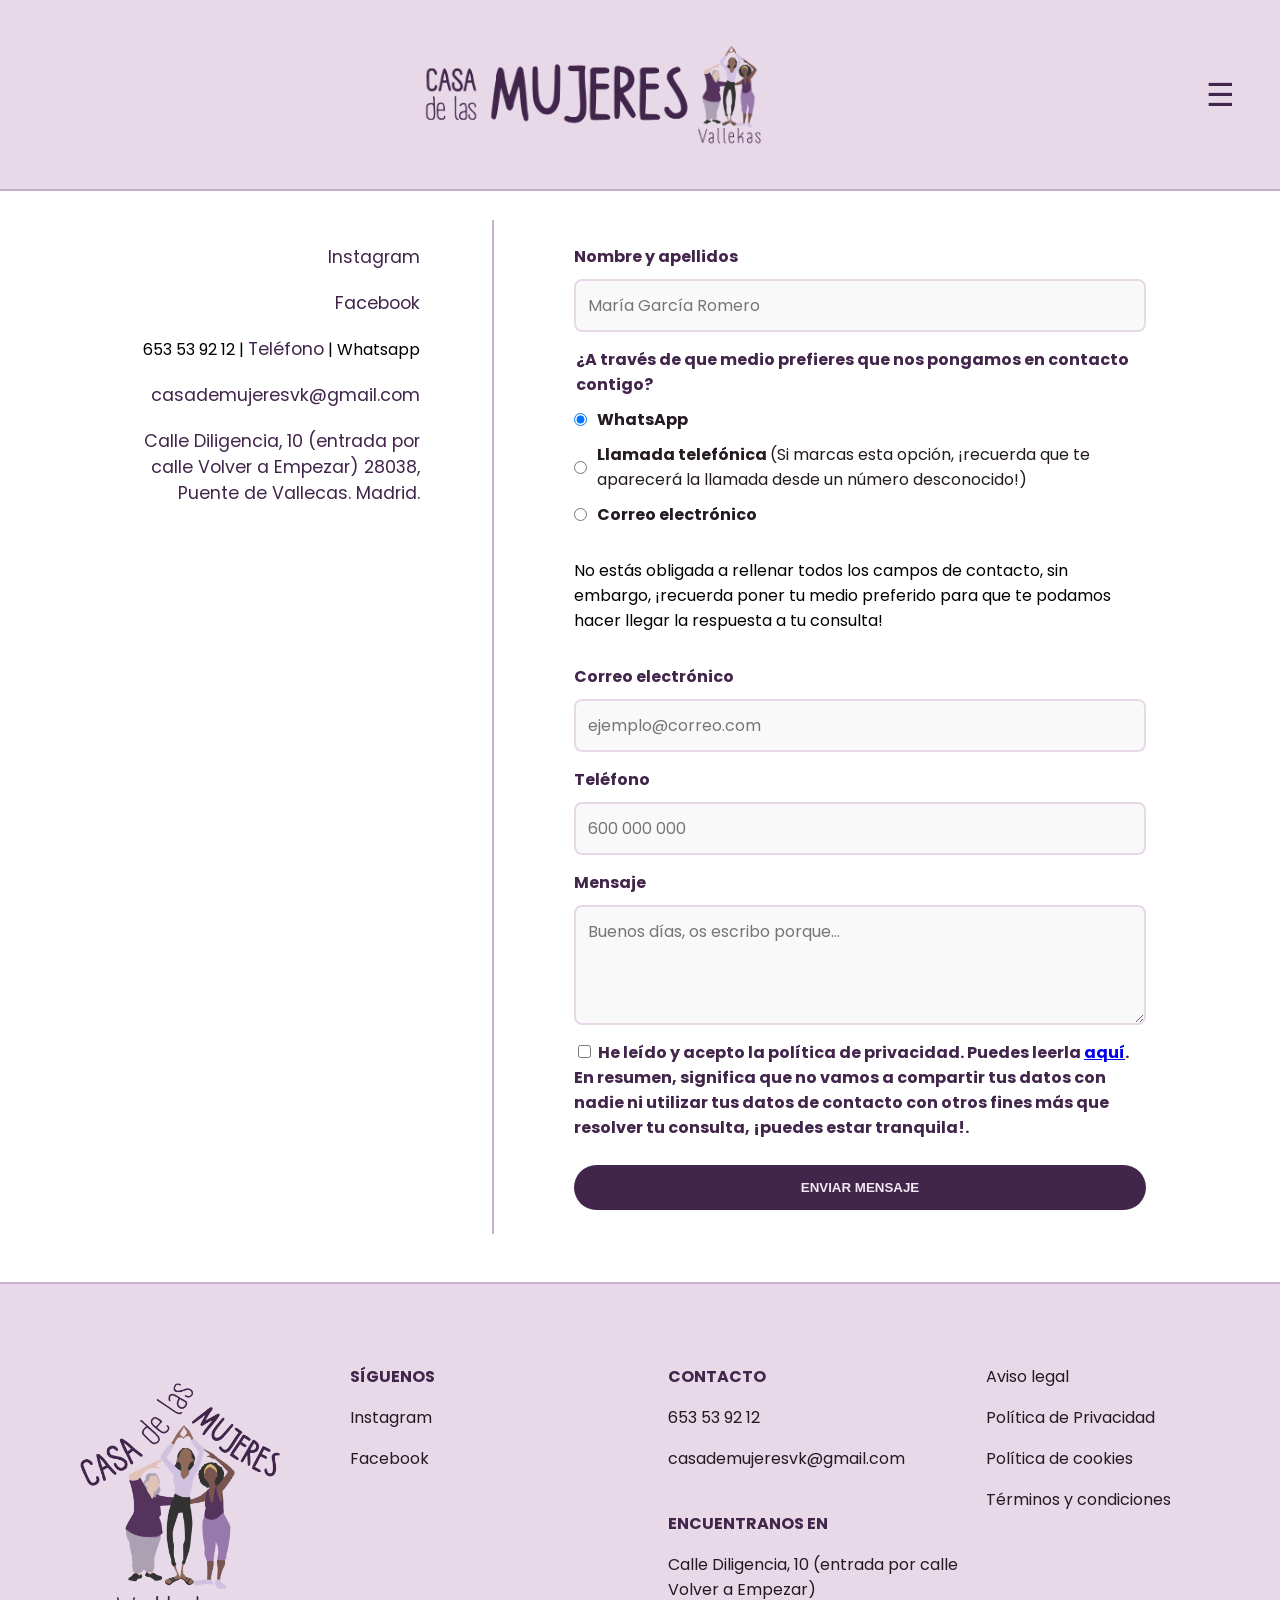
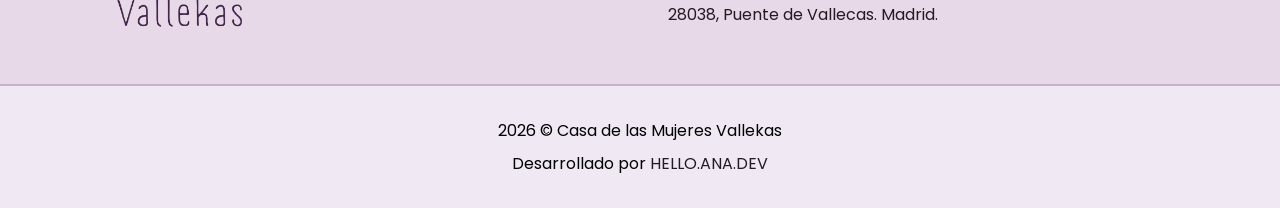
==== contacto.html @ 6e2ec65f "feat: Maquetado del formulario de contacto, diseño responsive" ====
<!DOCTYPE html>
<html lang="en">
<head>
    <meta charset="UTF-8">
    <meta name="viewport" content="width=device-width, initial-scale=1.0">
    <title>Casa de las mujeres Vallekas</title>
    <link rel="stylesheet" href="style.css">
    <!-- Fuentes obtenidas de Google Fonts, Poppins + Instrument serif -->
<link rel="preconnect" href="https://fonts.googleapis.com">
<link rel="preconnect" href="https://fonts.gstatic.com" crossorigin>
<link href="https://fonts.googleapis.com/css2?family=Instrument+Serif:ital@0;1&family=Italianno&family=Poppins:ital,wght@0,100;0,200;0,300;0,400;0,500;0,600;0,700;0,800;0,900;1,100;1,200;1,300;1,400;1,500;1,600;1,700;1,800;1,900&display=swap" rel="stylesheet">

</head>
<body>
<header class="cabecera">
    <a href="index.html"  id="contenedorLogoMovil">
        <img src="images/logoHorizontal.png" id="logoMovil" alt="Logotipo de la 'Casa de las Mujeres de Vallekas'. Tres mujeres diferentes, unidas, formando una casa con sus brazos.">
    </a>   

    <button id="btnMenu" class="menuToggle" aria-label="Abrir menú">☰</button>

    <nav id="menuLateral">
        <button id="btnOcultar" aria-label="Ocultar menú">✖ Ocultar menu</button>   
        <a href="#">Inicio</a>
        <a href="#">Quiénes somos</a>
        <a href="#">Agenda y actividades</a>
    
        <a href="index.html" id="contenedorLogo"><img src="images/logoHorizontal.png" id="logoHorizontal" alt="Logotipo de la 'Casa de las Mujeres de Vallekas'. Tres mujeres diferentes, unidas, formando una casa con sus brazos."></a>
    
        <a href="#">Colabora</a>
        <a href="#">Contacto y redes</a>
        <a href="#" class="boton">Área privada</a>
    </nav> 
</header>

<main>
<div class="contenedorContacto">
    <div id="columnaIzquierdaRedes">
        <ul>
            <li><a href="https://www.instagram.com/casademujeresvk/" rel="noopener noreferrer" target="_blank">Instagram</a></li>
            <li><a href="https://www.facebook.com/p/Casa-de-las-Mujeres-de-Vallekas-100067144956203/?locale=es_LA" rel="noopener noreferrer" target="_blank">Facebook</a></li>
            <li>653 53 92 12 | <a href="tel:+34653539212">Teléfono</a> | <a href="https://wa.me/34653539212"></a>Whatsapp</a></li>
            <li><a href="mailto:casademujeresvk@gmail.com">casademujeresvk@gmail.com</a></li>
            <li><a href="https://maps.app.goo.gl/9rxrcuWJwi8xCzYb8" rel="noopener noreferrer" target="_blank">Calle Diligencia, 10 (entrada por calle Volver a Empezar) 28038, Puente de Vallecas. Madrid.</a></li>
        </ul>
    </div>

    <div id="columnaDerechaFormularioContacto">
        <form action="#" method="post" class="formularioMensaje">
            <label for="nombre">Nombre y apellidos</label>
            <input name="nombre" type="text" id="nombre" placeholder="María García Romero">

            <fieldset class="grupoRadios">
                <legend>¿A través de que medio prefieres que nos pongamos en contacto contigo?</legend>

                <div class="opcionRadio">
                    <input type="radio" id="medioWhatsapp" name="medioPreferido" value="whatsapp" checked>
                    <label for="medioWhatsapp">WhatsApp</label>
                </div>

                <div class="opcionRadio">
                    <input type="radio" id="medioLlamada" name="medioPreferido" value="llamada">
                    <label for="medioLlamada">Llamada telefónica <span>(Si marcas esta opción, ¡recuerda que te aparecerá la llamada desde un número desconocido!)</span> 
                    </label>
                </div>
                
                <div class="opcionRadio">
                    <input type="radio" id="medioEmail" name="medioPreferido" value="email">
                    <label for="medioEmail">Correo electrónico</label>
                </div>                
            </fieldset>

            <p id="notaContacto">No estás obligada a rellenar todos los campos de contacto, sin embargo, ¡recuerda poner tu medio preferido para que te podamos hacer llegar la respuesta a tu consulta!</p>

            <label for="correo">Correo electrónico</label>
            <input type="email" id="correo" name="correo" placeholder="ejemplo@correo.com">

            <label for="telefono">Teléfono</label>
            <input type="tel" id="telefono" name="telefono" placeholder="600 000 000">

            <label for="mensaje">Mensaje</label>
            <textarea name="mensaje" id="mensaje" placeholder="Buenos días, os escribo porque..." required></textarea>

            <div class="checkbox">
                <input type="checkbox" id="politica" name="politica" required>
                <label for="politica" class="labelInline">He leído y acepto la política de privacidad. Puedes leerla <a href="legal.html">aquí</a>. En resumen, significa que no vamos a compartir tus datos con nadie ni utilizar tus datos de contacto con otros fines más que resolver tu consulta, ¡puedes estar tranquila!.</label>
            </div>
            
            <button type="submit" class="btnEnvio">Enviar mensaje</button>
        </form>    
    </div>
</div>
</main>

<footer class="piePagina">
    <div class="pieColumnas">
        
        <div class="columnaLogo">
            <a href="index.html">
                <img src="images/logoVector.png" alt="Logotipo de la Casa de las Mujeres de Vallekas">
            </a>
        </div>

        <div class="columnaEnlaces">
            <span class="tituloPie">SÍGUENOS</span>
            <ul>
                <li><a href="https://www.instagram.com/casademujeresvk/" rel="noopener noreferrer" target="_blank">Instagram</a></li>
                <li><a href="https://www.facebook.com/p/Casa-de-las-Mujeres-de-Vallekas-100067144956203/?locale=es_LA" rel="noopener noreferrer" target="_blank">Facebook</a></li>
            </ul>
        </div>

        <div class="columnaEnlaces">
            <span class="tituloPie">CONTACTO</span>
            <ul>
                <li><a href="https://wa.me/34653539212">653 53 92 12</a></li>
                <li><a href="mailto:casademujeresvk@gmail.com">casademujeresvk@gmail.com</a></li>
            </ul>
            <span class="tituloPie espaciadoExtra">ENCUENTRANOS EN</span>
            <ul>  
                <li><a href="https://maps.app.goo.gl/9rxrcuWJwi8xCzYb8" rel="noopener noreferrer" target="_blank">Calle Diligencia, 10 (entrada por calle Volver a Empezar) <br> 28038, Puente de Vallecas. Madrid.</a></li>
            </ul>
        </div>
        <div class="columnaEnlaces">
            <ul>
                <li><a href="legal.html">Aviso legal</a></li>                
                <li><a href="legal.html">Política de Privacidad</a></li>
                <li><a href="legal.html">Política de cookies</a></li>
                <li><a href="legal.html">Términos y condiciones</a></li>
            </ul>
        </div>
    </div>

    <div class="pieCreditos">
        <p>2026 &copy; Casa de las Mujeres Vallekas</p>
        <p>Desarrollado por <a href="#" target="_blank" rel="noopener noreferrer">Hello.ana.dev</a></p>
    </div>
</footer>
<script src="interaccion.js"></script>
</body>
</html>
---- style.css ----
* {
    box-sizing: border-box;
}

/* _________________________________________ */
/* ↓ Estilos de base para todo el proyecto ↓ */
/* _________________________________________ */

body {
    padding-top: 180px;
    margin: 0;
    background-color: #ffffff;
    font-family: "poppins", sans-serif;
    overflow-x: hidden;
}

.cabecera {
    background-color: #e8d9e8;
    border-bottom: 2px solid #c4b1ca;
    width: 100%;
    text-transform: uppercase;
    position: fixed;
    top: 0;
    left: 0;
    z-index: 2000;
    transition: top 0.3s ease-in-out;
}

.cabecera.oculta {
    top: -100%;
}

.boton {
    background-color: transparent;
    text-align: center;
    font-family: "poppins", sans-serif;

}
/* TO DO: ARREGLAR LETRA DE H4 */
h4 {
    font-family: 'Italianno', cursive;
    font-size: 50px;
    text-align: center;
    color: #42254b;
}

h5 {
    font-size: 1rem;
}

#legal {
    padding: 2rem 12rem;
}

#legal ul{
    list-style-type: none;
    padding: 0;
    margin: 0;
    color: #241a22;
    text-decoration:none ;
}

#legal a{
    color: #241a22; ;
}

#legal h2{
    font-size: 2rem ;
}

h2 {
    font-family: 'Poppins', sans-serif;
    font-size: 50px;
    text-align: center;
    color: #42254b;
}

.pieCreditos a{
    color: #241a22;
    text-decoration: none;
    text-transform: uppercase;
}
.bannerPortada {
    position: relative;
    width: 100%;
    height: auto;
    background-image: url('images/paisaje.png');
    background-size: cover;
    background-position: center;
    background-repeat: no-repeat;
    display: flex;
    justify-content: center;
    align-items: center;
    text-align: center;
    color: white;
    min-height: 40vh;
}

.bannerPortada::after {
    content: '';
    position: absolute;
    top: 0;
    right: 0;
    bottom: 0;
    left: 0;
    background-color: rgba(0, 0, 0, 0.4); 
    z-index: 1; 
 }

 .botonBase {
    display: inline-block;
    background-color: #42254b;
    color: #f0e9f4;
    padding: 10px 20px;
    text-decoration: none;
    font-weight: bold;
    text-transform: uppercase;
 
 }

 .botonBase:hover {
    transform: scale(1.05);
    box-shadow: 5px 5px 16px #241a22; 
 }

.textoBanner {
    position: relative;
    z-index: 2;
    max-width: 800px;
    padding: 20px;
}

.frase {
    font-size: 60px;
    padding: 0 0;
}

.divTitulo {
    width: 90%;
    height: auto;
    text-align: center;
    margin: 0 auto;
    display: flex;
    flex-direction: row;
    justify-content:center ;
    gap: 30px;
}

.tarjetasHacemos{
    display: flex;
    align-items: center;
    flex-direction: column;
    gap: 30px;
    padding: 15px;
    border: 1px solid #42254b ;
    border-radius: 30px;
    width: 30%;
    transition: transform 0.3s ease;
    box-shadow: 0.3s ease;
}

.tarjetasHacemos img {
    height: 100px;
    width: auto;
}

.tarjetasHacemos a{
    text-decoration: none;
}

 .tarjetasHacemos:hover {
    transform: scale(1.05);
    box-shadow: 5px 5px 16px #241a22; 
 }

 .tarjetasHacemos a:active{
    color:inherit;
 }
 .claseImagenConTexto {
    display: flex;
    justify-content: center;
    align-items: center;
    gap: 50px;
    width: 80%;
    max-width: 1200px;
    height: auto;
    margin: 0 auto;
    padding: 50px;
}
.imagenDeTexto ,.textoDeImagen {
    text-align: justify;
}

.imagenDeTexto img {
    width: 400px;
    height: auto;
    display: block;
    border-radius: 10px;
}

p {
    margin-bottom: 1rem ;
}

.tarjetasEquipo img {
    height: 350px;
    width: auto;
    border-radius: 30px;
}

.tarjetasEquipo {
    padding: 30px;
    border-radius: 30px;
}

.contenedorValores {
    display: flex;
    flex-direction: column;
    gap: 2rem;
    padding: 4rem 2rem;
    max-width: 850px;
    margin: 0 auto;
}

.contenedorValores h2{
    margin-bottom: -0.2rem;
    margin-top: -1.5rem;
    text-align: center;
}

.filaHorizontalValor {
    display: flex;
    align-items: center;
    gap: 1rem;
}

.inverso {
    flex-direction: row-reverse;
    text-align: right;
}

.columnaNumero {
    font-size: 8rem;
    font-weight: 900;
    color:#c4b1ca;
    line-height:0.1;
    flex-shrink: 0;
}

.columnaTexto {
    font-size: 1.1rem;
    line-height: 1.6;
}

.redesVecinales {
    text-align: center;
    width:60%;
    height: auto;
    margin: 0 auto;
}

.piePagina {
    background-color:#e8d9e8;
    border-top: #c4b1ca 2px solid;
    margin: 3rem auto 0 auto;
    padding-top:2rem;
}
.espaciadoExtra{
    margin-top: 1.5rem;
}

.pieColumnas {
    display: grid;
    grid-template-columns: repeat(auto-fit, minmax(220px, 1fr));
    gap: 1.5rem;
    align-items: start;
    margin-top: 3rem;
    margin-left: 2rem;
}

.columnaLogo {
    text-align: center;
}

.columnaLogo img{
    width: 100%;
    max-width: 17rem;
    height: auto;
    display: block;
    margin: 0 auto;
}

.tituloPie {
    font-weight: bold;
    color: #42254b;

}

.columnaEnlaces {
    display: flex;
    flex-direction: column;
    gap: 1rem;
}

.columnaEnlaces ul{
    list-style-type: none;
    padding: 0;
    margin: 0;
    display: flex;
    flex-direction: column;
    gap: 1rem;

}

.columnaEnlaces a{
  text-decoration: none;
    transition: color 0.3s ease;
    color: #241a22;
}

.columnaEnlaces a:hover {
    color: #c4b1ca;
}

.pieCreditos {
    text-align: center;
    margin-top: 3rem;
    padding: 1.5rem 0;
    border-top:#c4b1ca 2px solid;
    background-color: #f0e9f4;
    
}

.pieCreditos p{
    margin: 0.5rem 0;
}

.contenedorContacto {
    display: flex;
    flex-direction: row;
    align-items: start;
    gap: 3rem;
    max-width: 1100px;
    margin: 40px auto;
    padding: 0 20px;
}

#columnaIzquierdaRedes {
    flex: 1; 
    padding: 1.5rem;
    text-align: right;
}

#columnaDerechaFormularioContacto {
    flex: 2; 
    border-left: #c4b1ca 2px solid;
    padding: 1.5rem 1.5rem 1.5rem 5rem;
}

#columnaIzquierdaRedes ul{
   list-style: none;
   padding: 0;
   margin: 0;
   display: flex;
   flex-direction: column;
   gap: 20px;
}

#columnaIzquierdaRedes a{
    text-decoration: none;
    color: #42254b;
    font-size: 1.1rem;
    transition: color 0.3s ease;
}

#columnaIzquierdaRedes a:hover {
    color: #c4b1ca; 
}

.formularioMensaje{
    display: flex;
    flex-direction: column;
    gap: 15px;
}

.formularioMensaje label {
    font-weight: bold;
    color: #42254b;
    margin-bottom: -5px;
}

.formularioMensaje input[type="text"],.formularioMensaje input[type="email"],.formularioMensaje input[type="tel"],
.formularioMensaje select,.formularioMensaje textarea {
    width: 100%;
    padding: 12px;
    border: 2px solid #e8d9e8;
    border-radius: 8px;
    font-family: "poppins", sans-serif;
    font-size: 1rem;
    color: #241a22;
    background-color: #f9f9f9;
    transition: border-color 0.3s ease;
}

.formularioMensaje input:focus, .formularioMensaje select:focus, .formularioMensaje textarea:focus {
    outline: none;
    border-color: #c4b1ca;
}

.formularioMensaje textarea {
    min-height: 120px;
    resize: vertical;
}

.notaContacto {
    font-size: 0.9rem;
    color: #666;
    margin-bottom: 10px;
}

.btnEnvio {
    background-color: #42254b;
    color: #f0e9f4;
    padding: 15px;
    border: none;
    border-radius: 30px;
    font-weight: bold;
    text-transform: uppercase;
    cursor: pointer;
    transition: all 0.3s ease;
    margin-top: 10px;
}

.btnEnvio:hover {
    transform: scale(1.05);
    box-shadow: 5px 5px 16px rgba(36, 26, 34, 0.5); 
}

.formularioMensaje fieldset.grupoRadios {
    border: none;
    padding: 0;
    margin: 0;
    display: flex;
    flex-direction: column;
    gap: 10px;
}

.formularioMensaje legend {
    font-weight: bold;
    color: #42254b;
    margin-bottom: 10px;
}

.formularioMensaje .opcionRadio {
    display: flex;
    align-items: center;
    gap: 10px;
}

.formularioMensaje input[type="radio"] {
    width: auto;
    margin: 0;
    cursor: pointer;
}

.formularioMensaje .opcionRadio label {
    font-weight: bold;
    margin-bottom: 0;
    color: #241a22;
    cursor: pointer;
}

.formularioMensaje span{
    font-weight: normal;
}

/* _________________________________________ */
/* ↑ Estilos de base para todo el proyecto ↑ */
/* _________________________________________ */







/* _________________________________________ */
/* ↓ Estilos cabecera solo escritorio ↓ */
/* _________________________________________ */
@media (min-width:1327px) {
    #btnMenu, #contenedorLogoMovil, #btnOcultar {
        display: none;
    }

    .cabecera nav{
        display: flex;
        justify-content: center;
        gap: 0px;
        text-transform: uppercase;
        font-family: "poppins", sans-serif;
    }

    .cabecera nav a.boton:hover {
        transform: scale(1.05);
        box-shadow: 2px 2px 4px #241a22;
    }
         
    .cabecera a{
        text-decoration: none;
        color: #42254b;
        display: flex;
        align-items: center;
        justify-content: center;
        padding: 30px 20px;
        flex: 1;
        text-align: center;
    }
    .cabecera a:hover {
        background-color: #42254b;
        color: #f0e9f4;
        }
    #logoHorizontal {
        max-width: 550px;
        height: auto;
    }

    #contenedorLogo {
        padding: 0;
        flex: 0;
        }

     .cabecera nav a.boton {
        background-color: #f0e9f4;
        color: #241a22;
        flex: 1;
        padding: 1px;
        margin: 60px 1px;
        border-radius: 40px;
        border: 2px solid #c4b1ca;
        transition: 0.2s;
    }

    #contenedorLogo:hover{
        background-color: transparent;
    }
}

/* _________________________________________ */
/* ↑ Estilos cabecera solo escritorio ↑ */
/* _________________________________________ */







/* _________________________________________ */
/* ↓ Estilos cabecera solo móvil ↓ */
/* _________________________________________ */
@media (max-width:1326px) {

    #btnOcultar {
        background: #42254b;
        color: #e8d9e8;
        border: none;
        padding: 20px;
        margin: 0;
        width: 100%;
        font-family: "poppins", sans-serif;
        text-transform: uppercase;
        letter-spacing: 1px;
        margin-bottom: 30px;
    }

    #menuLateral{
        position: fixed;
        top: 0;
        right: -100%;
        width: 40%;
        height: 100vh;
        background-color: #f0e9f4;
        display: flex;
        flex-direction: column;
        transition: 0.4s ease;
        z-index: 100;
        box-shadow: -5px 0 15px rgba(0,0,0,0.1);
        font-family: "poppins", sans-serif;
    }

    #menuLateral.activo{
        right: 0;
    }

    .cabecera {
        display: flex;
        justify-content: space-between;
        align-items: center;
        padding: 10px 15px;
     }

    #logoMovil{
        width: 100%;
        max-width: 400px;
        height: auto;
    }

    #btnMenu {
        display: block;
        background: none;
        border: none;
        font-size: 32px;
        color:#42254b;
        padding: 30px;

        }

    #contenedorLogo {
        display: none;
    }

    .cabecera a{
        text-decoration: none;
        color: #42254b;
        display: flex;
        align-items: center;
        justify-content: center;
        padding: 30px 20px;
        flex: 1;
        text-align: center;
    }

    .cabecera a:hover {
        background-color: #42254b;
        color: #f0e9f4;
        }

    #contenedorLogoMovil:hover{
        background-color: transparent;
    }
}
/* _________________________________________ */
/* ↑ Estilos cabecera solo móvil ↑ */
/* _________________________________________ */



/* _________________________________________ */
/* ↓ Estilos generales para Móvil y Tablet ↓
Habra que comprobar, de momento es el tamaño para los valñ */
/* _________________________________________ */
@media (max-width: 983px) {
    .claseImagenConTexto {
        flex-direction: column;
        padding: 20px;
        gap: 20px;
        width: 90%;
    }

    .imagenDeTexto img {
        width: 100%;
        max-width: 400px;
    }
    
    .divTitulo {
        flex-direction: column;
        width: 90%;
        align-items: center;
    }
    .filaHorizontalValor, .filaHorizontalValor.inverso {
        flex-direction: column;
        text-align: center;
        gap: 1rem;
    }

    .columnaNumero {
        font-size: 4.5rem;
    }

    .contenedorContacto{
        flex-direction: column;
        gap: 2rem;


}



/* _________________________________________ */
/* ↑ Estilos generales para Móvil y Tablet  ↑ */
/* _________________________________________ */
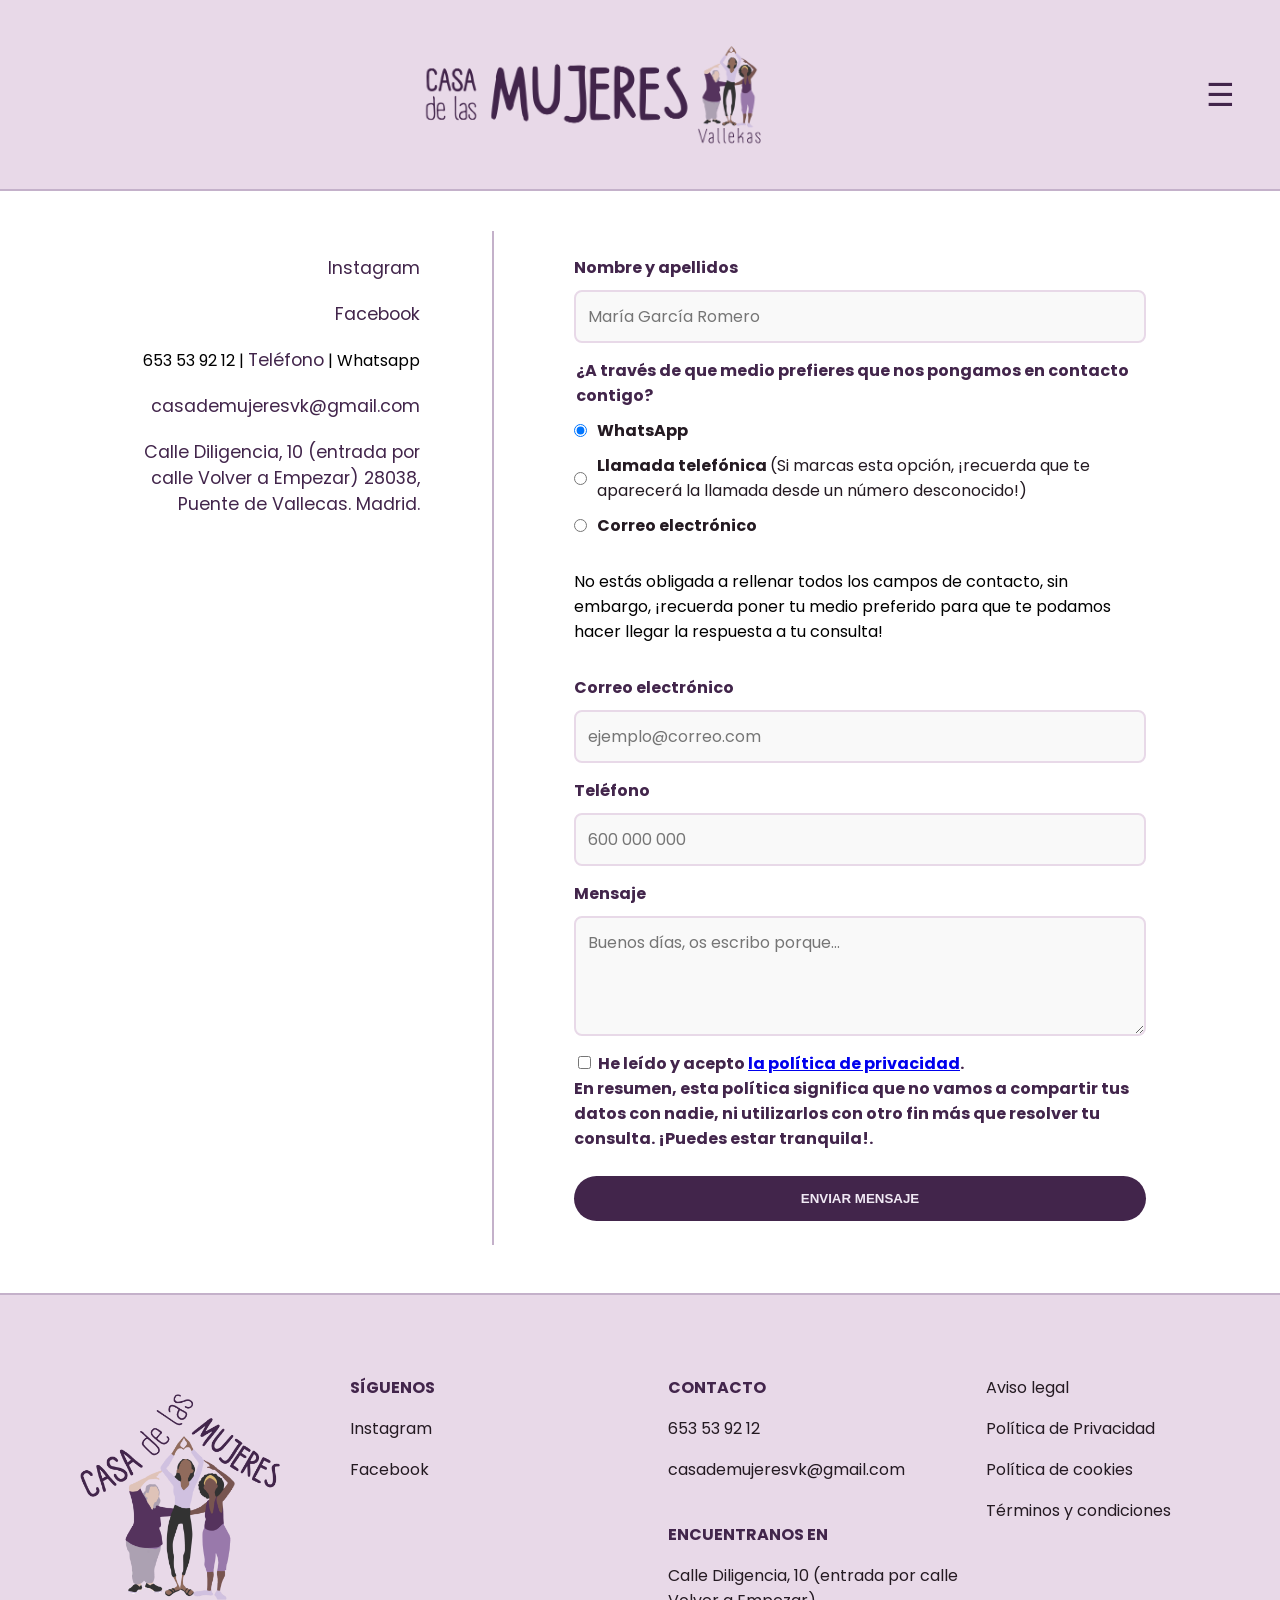
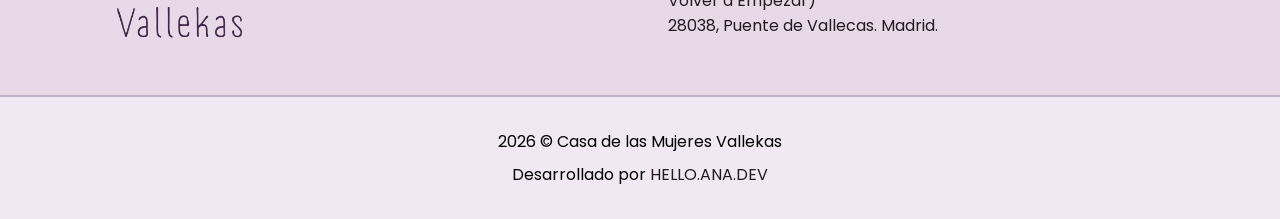
==== commit 814bf166: "feat: implementar enrutamiento, validacion de contacto JS y refactorizacion CSS - Añadido enrutamien" ====
--- a/contacto.html
+++ b/contacto.html
@@ -12,6 +12,7 @@
 
 </head>
 <body>
+
 <header class="cabecera">
     <a href="index.html"  id="contenedorLogoMovil">
         <img src="images/logoHorizontal.png" id="logoMovil" alt="Logotipo de la 'Casa de las Mujeres de Vallekas'. Tres mujeres diferentes, unidas, formando una casa con sus brazos.">
@@ -21,18 +22,17 @@
 
     <nav id="menuLateral">
         <button id="btnOcultar" aria-label="Ocultar menú">✖ Ocultar menu</button>   
-        <a href="#">Inicio</a>
-        <a href="#">Quiénes somos</a>
-        <a href="#">Agenda y actividades</a>
+        <a href="index.html">Inicio</a>
+        <a href="quienesSomos.html">Quiénes somos</a>
+        <a href="agendaActividades.html">Agenda y actividades</a>
     
         <a href="index.html" id="contenedorLogo"><img src="images/logoHorizontal.png" id="logoHorizontal" alt="Logotipo de la 'Casa de las Mujeres de Vallekas'. Tres mujeres diferentes, unidas, formando una casa con sus brazos."></a>
     
-        <a href="#">Colabora</a>
-        <a href="#">Contacto y redes</a>
-        <a href="#" class="boton">Área privada</a>
+        <a href="colabora.html">Colabora</a>
+        <a class="seccionActual" href="contacto.html">Contacto</a>
+        <a href="userContrasena.html" class="boton">Área privada</a>
     </nav> 
 </header>
-
 <main>
 <div class="contenedorContacto">
     <div id="columnaIzquierdaRedes">
@@ -46,7 +46,8 @@
     </div>
 
     <div id="columnaDerechaFormularioContacto">
-        <form action="#" method="post" class="formularioMensaje">
+        <div id="mensajeNotificacion" class="oculto"></div>
+        <form action="backend/procesarContacto.php" method="post" class="formularioMensaje">
             <label for="nombre">Nombre y apellidos</label>
             <input name="nombre" type="text" id="nombre" placeholder="María García Romero">
 
@@ -83,9 +84,12 @@
 
             <div class="checkbox">
                 <input type="checkbox" id="politica" name="politica" required>
-                <label for="politica" class="labelInline">He leído y acepto la política de privacidad. Puedes leerla <a href="legal.html">aquí</a>. En resumen, significa que no vamos a compartir tus datos con nadie ni utilizar tus datos de contacto con otros fines más que resolver tu consulta, ¡puedes estar tranquila!.</label>
+                <label for="politica" class="labelInline">He leído y acepto <a href="legal.html">la política de privacidad</a>.<br>En resumen, esta política significa que no vamos a compartir tus datos con nadie, ni utilizarlos con otro fin más que resolver tu consulta. ¡Puedes estar tranquila!.</label>
             </div>
-            
+    <div class="campoOculto" aria-hidden="true">
+    <label for="sitioWeb">Campo de verificación para no humanos.</label>
+    <input type="text" id="sitioWeb" name="sitioWeb" tabindex="-1" autocomplete="off">
+</div>
             <button type="submit" class="btnEnvio">Enviar mensaje</button>
         </form>    
     </div>
--- a/style.css
+++ b/style.css
@@ -7,7 +7,7 @@
 /* _________________________________________ */
 
 body {
-    padding-top: 180px;
+    /* padding-top: 180px; */
     margin: 0;
     background-color: #ffffff;
     font-family: "poppins", sans-serif;
@@ -19,7 +19,7 @@
     border-bottom: 2px solid #c4b1ca;
     width: 100%;
     text-transform: uppercase;
-    position: fixed;
+    position: sticky;
     top: 0;
     left: 0;
     z-index: 2000;
@@ -36,6 +36,8 @@
     font-family: "poppins", sans-serif;
 
 }
+
+
 /* TO DO: ARREGLAR LETRA DE H4 */
 h4 {
     font-family: 'Italianno', cursive;
@@ -48,8 +50,12 @@
     font-size: 1rem;
 }
 
+.seccionActual{
+    font-weight: 800;
+}
+
 #legal {
-    padding: 2rem 12rem;
+    padding: 2rem 4rem;
 }
 
 #legal ul{
@@ -83,7 +89,6 @@
 .bannerPortada {
     position: relative;
     width: 100%;
-    height: auto;
     background-image: url('images/paisaje.png');
     background-size: cover;
     background-position: center;
@@ -94,6 +99,8 @@
     text-align: center;
     color: white;
     min-height: 40vh;
+    margin-top: 0;
+    /* font-family: "Instrument+Serif"; */
 }
 
 .bannerPortada::after {
@@ -166,6 +173,7 @@
 
 .tarjetasHacemos a{
     text-decoration: none;
+    color: inherit;
 }
 
  .tarjetasHacemos:hover {
@@ -351,7 +359,7 @@
     text-align: right;
 }
 
-#columnaDerechaFormularioContacto {
+#columnaDerechaFormularioContacto , #contenedorRegistro {
     flex: 2; 
     border-left: #c4b1ca 2px solid;
     padding: 1.5rem 1.5rem 1.5rem 5rem;
@@ -473,6 +481,63 @@
 .formularioMensaje span{
     font-weight: normal;
 }
+
+.campoOculto {
+    display: none;
+}
+
+#mensajeNotificacion {
+    padding: 15px;
+    margin-bottom: 20px;
+    border-radius: 8px;
+    font-weight: bold;
+    text-align: center;
+}
+
+#mensajeNotificacion.oculto {
+    display: none;
+}
+
+#mensajeNotificacion.exito {
+    display: block;
+    background-color: #d4edda;
+    color: #155724;
+    border: 1px solid #c3e6cb;
+}
+
+#mensajeNotificacion.error {
+    display: block;
+    background-color: #f8d7da;
+    color: #721c24;
+    border: 1px solid #f5c6cb;
+}
+
+#userContrasena {
+    padding: 2rem;
+    border: #c4b1ca 2px solid;
+    border-radius: 30px;
+    display: flex;
+    flex-direction: column;
+    margin-bottom: 1.5rem;
+    max-width: 500px;
+    margin: 3rem auto;
+    box-shadow: 0 4px 12px rgba(196, 177, 202, 0.4);
+    transform: translateY(-2px);
+}
+
+#userContrasena label {
+    margin-bottom: 0.5rem; 
+    font-weight: bold;
+    color: #555;
+}
+
+#userContrasena input {
+    padding: 0.8rem;
+    border: 2px solid #c4b1ca;
+    border-radius: 10px;
+    display: block;
+}
+
 
 /* _________________________________________ */
 /* ↑ Estilos de base para todo el proyecto ↑ */
@@ -684,7 +749,11 @@
 
 }
 
-
+.tarjetasHacemos {
+        width: 90%; 
+        max-width: 400px;
+    }
+}
 
 /* _________________________________________ */
 /* ↑ Estilos generales para Móvil y Tablet  ↑ */
